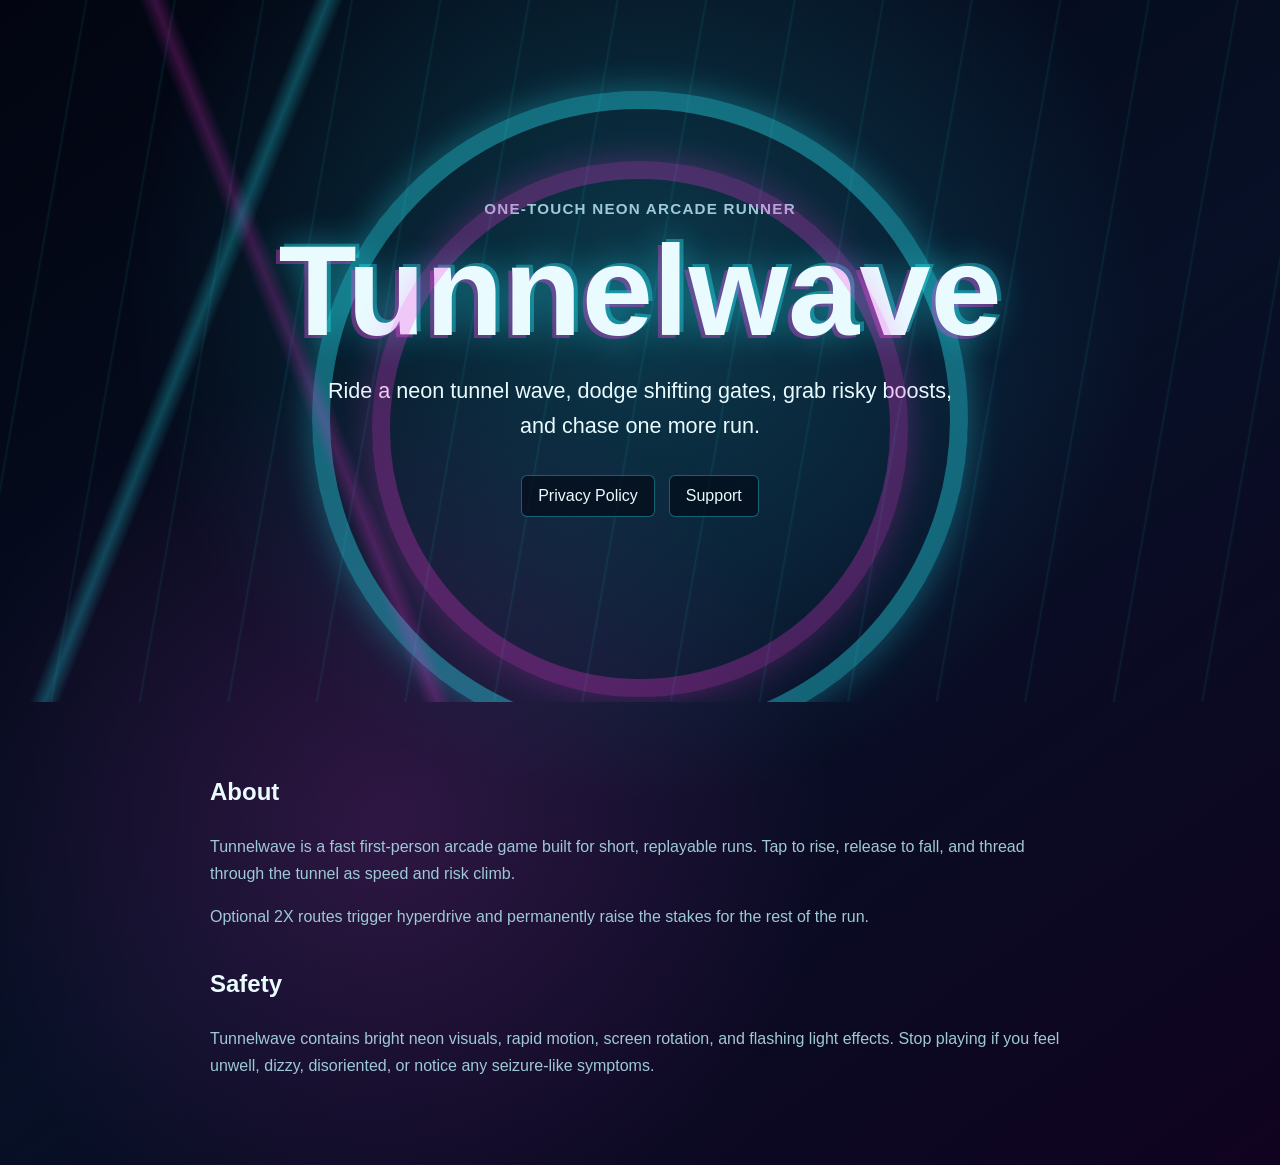
==== index.html @ 3efd4ca4 "Publish Tunnelwave website" ====
<!doctype html>
<html lang="en">
<head>
  <meta charset="utf-8">
  <meta name="viewport" content="width=device-width, initial-scale=1">
  <title>Tunnelwave</title>
  <meta name="description" content="Tunnelwave is a neon one-touch first-person arcade runner.">
  <link rel="stylesheet" href="styles.css">
</head>
<body>
  <main class="page">
    <section class="hero">
      <div class="hero__glow"></div>
      <div class="hero__content">
        <p class="eyebrow">One-touch neon arcade runner</p>
        <h1>Tunnelwave</h1>
        <p class="lede">Ride a neon tunnel wave, dodge shifting gates, grab risky boosts, and chase one more run.</p>
        <div class="links">
          <a href="privacy.html">Privacy Policy</a>
          <a href="support.html">Support</a>
        </div>
      </div>
    </section>

    <section class="content">
      <h2>About</h2>
      <p>Tunnelwave is a fast first-person arcade game built for short, replayable runs. Tap to rise, release to fall, and thread through the tunnel as speed and risk climb.</p>
      <p>Optional 2X routes trigger hyperdrive and permanently raise the stakes for the rest of the run.</p>

      <h2>Safety</h2>
      <p>Tunnelwave contains bright neon visuals, rapid motion, screen rotation, and flashing light effects. Stop playing if you feel unwell, dizzy, disoriented, or notice any seizure-like symptoms.</p>
    </section>
  </main>
</body>
</html>
---- styles.css ----
:root {
  color-scheme: dark;
  --bg: #040714;
  --panel: rgba(9, 18, 34, 0.78);
  --text: #e9fbff;
  --muted: #9ec9d6;
  --cyan: #27f1ff;
  --magenta: #ff39df;
}

* {
  box-sizing: border-box;
}

body {
  margin: 0;
  min-height: 100vh;
  background:
    radial-gradient(circle at 50% 25%, rgba(39, 241, 255, 0.20), transparent 32rem),
    radial-gradient(circle at 30% 70%, rgba(255, 57, 223, 0.16), transparent 28rem),
    linear-gradient(145deg, #020511 0%, #071026 54%, #10031f 100%);
  color: var(--text);
  font-family: Arial, Helvetica, sans-serif;
}

a {
  color: var(--cyan);
  text-decoration: none;
}

a:hover {
  text-decoration: underline;
}

.page {
  min-height: 100vh;
}

.hero {
  position: relative;
  display: grid;
  min-height: 78vh;
  place-items: center;
  overflow: hidden;
  padding: 48px 20px;
}

.hero::before,
.hero::after {
  content: "";
  position: absolute;
  inset: 13% auto auto 50%;
  width: min(58vw, 620px);
  aspect-ratio: 1;
  border: 18px solid rgba(39, 241, 255, 0.36);
  border-radius: 999px;
  transform: translateX(-50%);
  box-shadow: 0 0 34px rgba(39, 241, 255, 0.32);
}

.hero::after {
  inset: 23% auto auto 50%;
  width: min(45vw, 500px);
  border-color: rgba(255, 57, 223, 0.26);
  box-shadow: 0 0 34px rgba(255, 57, 223, 0.24);
}

.hero__glow {
  position: absolute;
  inset: 0;
  background:
    linear-gradient(112deg, transparent 0 20%, rgba(39, 241, 255, 0.34) 21%, transparent 22% 100%),
    linear-gradient(68deg, transparent 0 27%, rgba(255, 57, 223, 0.28) 28%, transparent 29% 100%),
    repeating-linear-gradient(100deg, transparent 0 5.2rem, rgba(39, 241, 255, 0.10) 5.3rem, transparent 5.45rem);
  opacity: 0.76;
}

.hero__content {
  position: relative;
  width: min(760px, 100%);
  text-align: center;
}

.eyebrow {
  color: var(--muted);
  font-size: 0.95rem;
  font-weight: 700;
  letter-spacing: 0.08em;
  text-transform: uppercase;
}

h1 {
  margin: 0;
  color: var(--text);
  font-size: clamp(3.8rem, 10vw, 8rem);
  line-height: 0.92;
  text-shadow:
    -4px 3px 0 rgba(255, 57, 223, 0.35),
    4px -3px 0 rgba(39, 241, 255, 0.35),
    0 0 34px rgba(39, 241, 255, 0.45);
}

.lede {
  width: min(640px, 100%);
  margin: 24px auto 0;
  color: var(--text);
  font-size: clamp(1.08rem, 2.5vw, 1.35rem);
  line-height: 1.6;
}

.links {
  display: flex;
  justify-content: center;
  gap: 14px;
  margin-top: 32px;
  flex-wrap: wrap;
}

.links a,
.topnav a {
  border: 1px solid rgba(39, 241, 255, 0.36);
  background: rgba(3, 12, 24, 0.72);
  padding: 11px 16px;
  border-radius: 6px;
  color: var(--text);
}

.content,
.document {
  width: min(860px, calc(100% - 40px));
  margin: 0 auto;
  padding: 36px 0 70px;
  color: var(--muted);
  line-height: 1.7;
}

.page--narrow {
  padding-top: 28px;
}

.topnav {
  display: flex;
  width: min(860px, calc(100% - 40px));
  margin: 0 auto 28px;
  gap: 12px;
  justify-content: flex-end;
}

.document {
  background: var(--panel);
  border: 1px solid rgba(39, 241, 255, 0.16);
  border-radius: 8px;
  padding: 34px;
}

h2 {
  margin-top: 34px;
  color: var(--text);
}

.updated {
  color: var(--muted);
  font-size: 0.95rem;
}

@media (max-width: 640px) {
  .hero {
    min-height: 72vh;
  }

  .document {
    padding: 24px;
  }
}
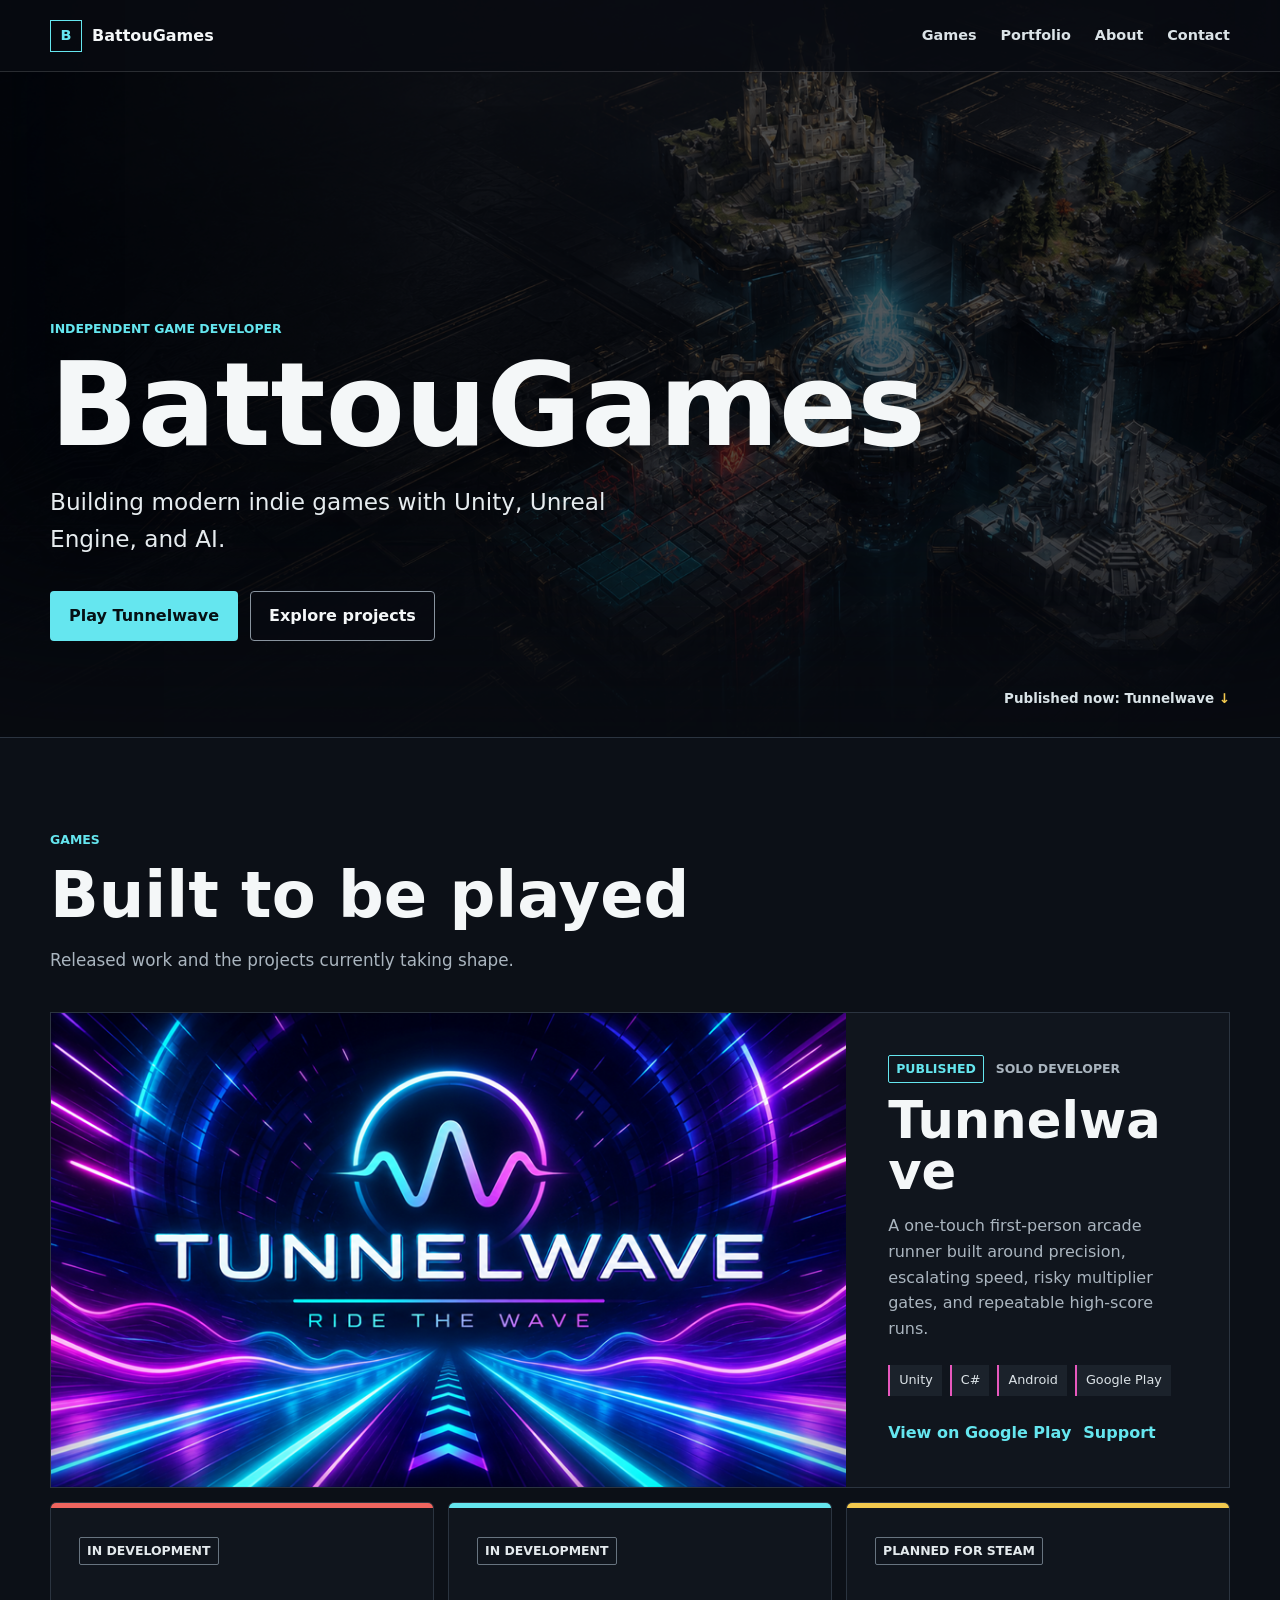
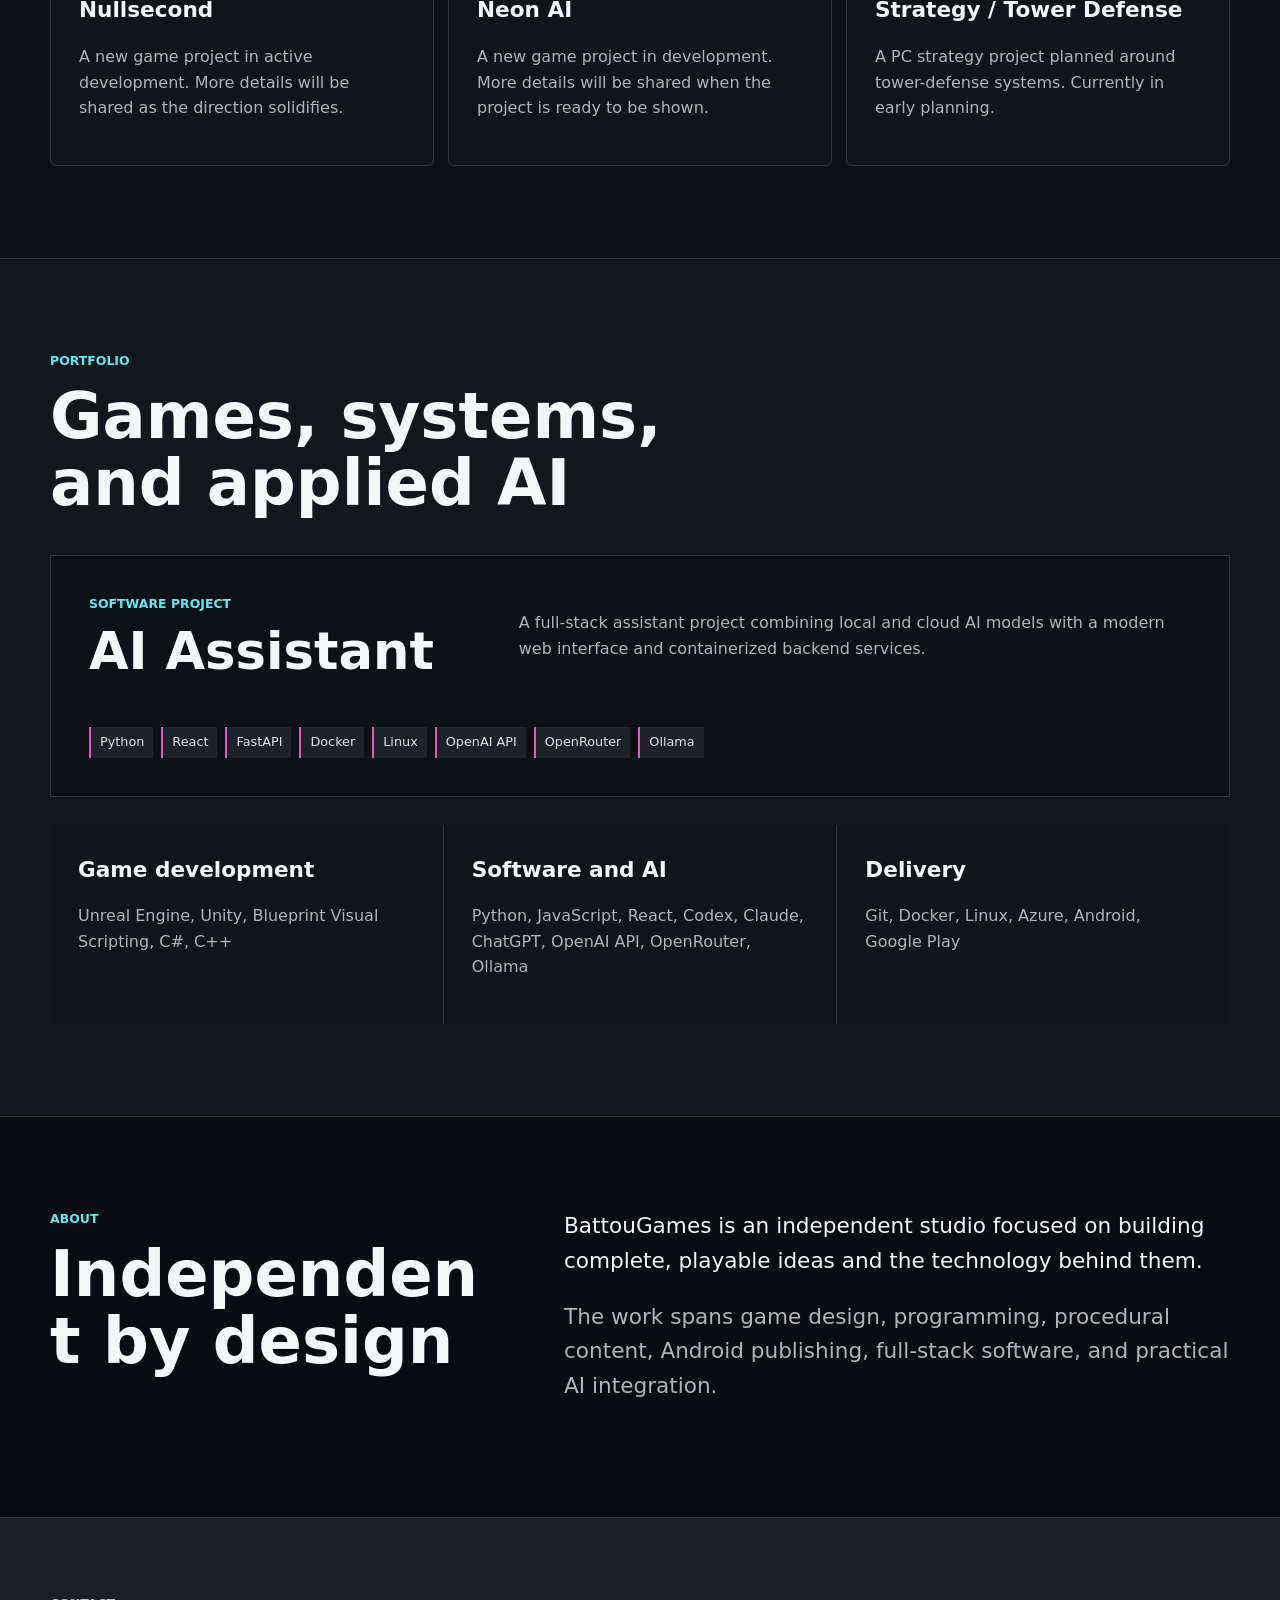
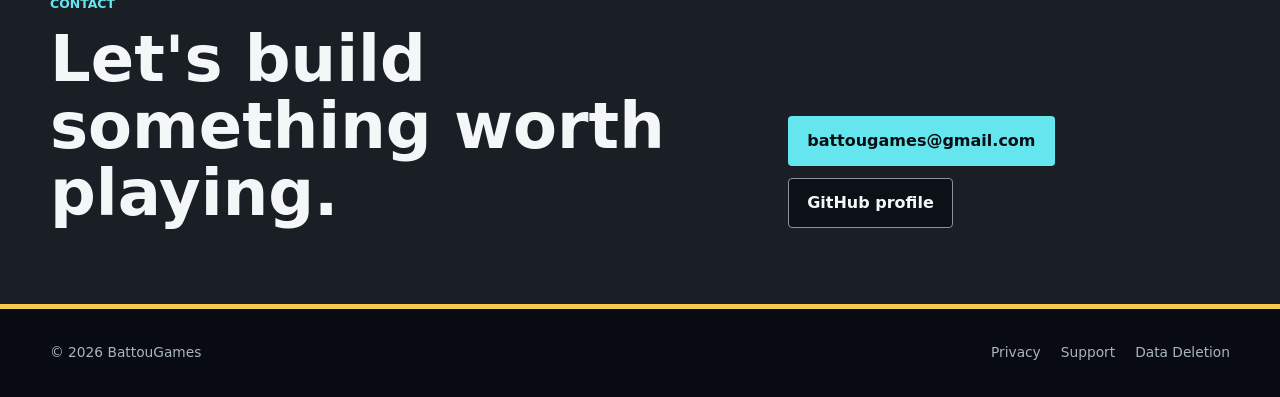
==== commit 4039a965: "Update BattouGames site" ====
--- a/index.html
+++ b/index.html
@@ -3,33 +3,174 @@
 <head>
   <meta charset="utf-8">
   <meta name="viewport" content="width=device-width, initial-scale=1">
-  <title>Tunnelwave</title>
-  <meta name="description" content="Tunnelwave is a neon one-touch first-person arcade runner.">
+  <title>BattouGames | Independent Game Developer</title>
+  <meta name="description" content="BattouGames is an independent game developer building modern games and software with Unity, Unreal Engine, and AI.">
+  <meta name="theme-color" content="#080b11">
+  <link rel="canonical" href="https://battougames.com/">
+  <link rel="icon" type="image/png" href="assets/tunnelwave-icon.png">
+  <meta property="og:type" content="website">
+  <meta property="og:title" content="BattouGames | Independent Game Developer">
+  <meta property="og:description" content="Modern indie games, interactive systems, and AI-assisted software.">
+  <meta property="og:url" content="https://battougames.com/">
+  <meta property="og:image" content="https://battougames.com/assets/battougames-hero.png">
+  <meta name="twitter:card" content="summary_large_image">
   <link rel="stylesheet" href="styles.css">
 </head>
 <body>
-  <main class="page">
-    <section class="hero">
-      <div class="hero__glow"></div>
-      <div class="hero__content">
-        <p class="eyebrow">One-touch neon arcade runner</p>
-        <h1>Tunnelwave</h1>
-        <p class="lede">Ride a neon tunnel wave, dodge shifting gates, grab risky boosts, and chase one more run.</p>
-        <div class="links">
-          <a href="privacy.html">Privacy Policy</a>
-          <a href="support.html">Support</a>
+  <a class="skip-link" href="#main">Skip to content</a>
+
+  <header class="site-header">
+    <a class="brand" href="#home" aria-label="BattouGames home">
+      <span class="brand__mark" aria-hidden="true">B</span>
+      <span>BattouGames</span>
+    </a>
+    <nav class="site-nav" aria-label="Primary navigation">
+      <a href="#games">Games</a>
+      <a href="#portfolio">Portfolio</a>
+      <a href="#about">About</a>
+      <a href="#contact">Contact</a>
+    </nav>
+  </header>
+
+  <main id="main">
+    <section class="studio-hero" id="home">
+      <img class="studio-hero__image" src="assets/battougames-hero.png" alt="" fetchpriority="high">
+      <div class="studio-hero__shade"></div>
+      <div class="studio-hero__content">
+        <p class="eyebrow">Independent game developer</p>
+        <h1>BattouGames</h1>
+        <p class="hero-copy">Building modern indie games with Unity, Unreal Engine, and AI.</p>
+        <div class="actions">
+          <a class="button button--primary" href="https://play.google.com/store/apps/details?id=com.battougames.tunnelwave&amp;pli=1">Play Tunnelwave</a>
+          <a class="button button--secondary" href="#games">Explore projects</a>
         </div>
+      </div>
+      <a class="hero-next" href="#games">Published now: Tunnelwave</a>
+    </section>
+
+    <section class="section section--games" id="games">
+      <div class="section-heading">
+        <p class="eyebrow">Games</p>
+        <h2>Built to be played</h2>
+        <p>Released work and the projects currently taking shape.</p>
+      </div>
+
+      <article class="featured-game">
+        <div class="featured-game__media">
+          <img src="assets/tunnelwave-feature.png" alt="Tunnelwave title inside a neon tunnel" loading="lazy">
+        </div>
+        <div class="featured-game__body">
+          <div class="project-meta">
+            <span class="status status--live">Published</span>
+            <span>Solo developer</span>
+          </div>
+          <h3>Tunnelwave</h3>
+          <p>A one-touch first-person arcade runner built around precision, escalating speed, risky multiplier gates, and repeatable high-score runs.</p>
+          <ul class="fact-list" aria-label="Tunnelwave technologies">
+            <li>Unity</li>
+            <li>C#</li>
+            <li>Android</li>
+            <li>Google Play</li>
+          </ul>
+          <div class="inline-links">
+            <a href="https://play.google.com/store/apps/details?id=com.battougames.tunnelwave&amp;pli=1">View on Google Play</a>
+            <a href="support.html">Support</a>
+          </div>
+        </div>
+      </article>
+
+      <div class="project-grid">
+        <article class="project">
+          <div class="project__signal project__signal--red"></div>
+          <div class="project-meta"><span class="status">In development</span></div>
+          <h3>Nullsecond</h3>
+          <p>A new game project in active development. More details will be shared as the direction solidifies.</p>
+        </article>
+        <article class="project">
+          <div class="project__signal project__signal--cyan"></div>
+          <div class="project-meta"><span class="status">In development</span></div>
+          <h3>Neon AI</h3>
+          <p>A new game project in development. More details will be shared when the project is ready to be shown.</p>
+        </article>
+        <article class="project">
+          <div class="project__signal project__signal--gold"></div>
+          <div class="project-meta"><span class="status">Planned for Steam</span></div>
+          <h3>Strategy / Tower Defense</h3>
+          <p>A PC strategy project planned around tower-defense systems. Currently in early planning.</p>
+        </article>
       </div>
     </section>
 
-    <section class="content">
-      <h2>About</h2>
-      <p>Tunnelwave is a fast first-person arcade game built for short, replayable runs. Tap to rise, release to fall, and thread through the tunnel as speed and risk climb.</p>
-      <p>Optional 2X routes trigger hyperdrive and permanently raise the stakes for the rest of the run.</p>
+    <section class="section section--portfolio" id="portfolio">
+      <div class="section-heading">
+        <p class="eyebrow">Portfolio</p>
+        <h2>Games, systems, and applied AI</h2>
+      </div>
 
-      <h2>Safety</h2>
-      <p>Tunnelwave contains bright neon visuals, rapid motion, screen rotation, and flashing light effects. Stop playing if you feel unwell, dizzy, disoriented, or notice any seizure-like symptoms.</p>
+      <article class="software-project">
+        <div>
+          <p class="project-kicker">Software project</p>
+          <h3>AI Assistant</h3>
+        </div>
+        <p>A full-stack assistant project combining local and cloud AI models with a modern web interface and containerized backend services.</p>
+        <ul class="fact-list" aria-label="AI Assistant technologies">
+          <li>Python</li>
+          <li>React</li>
+          <li>FastAPI</li>
+          <li>Docker</li>
+          <li>Linux</li>
+          <li>OpenAI API</li>
+          <li>OpenRouter</li>
+          <li>Ollama</li>
+        </ul>
+      </article>
+
+      <div class="capability-grid">
+        <section>
+          <h3>Game development</h3>
+          <p>Unreal Engine, Unity, Blueprint Visual Scripting, C#, C++</p>
+        </section>
+        <section>
+          <h3>Software and AI</h3>
+          <p>Python, JavaScript, React, Codex, Claude, ChatGPT, OpenAI API, OpenRouter, Ollama</p>
+        </section>
+        <section>
+          <h3>Delivery</h3>
+          <p>Git, Docker, Linux, Azure, Android, Google Play</p>
+        </section>
+      </div>
+    </section>
+
+    <section class="section section--about" id="about">
+      <div class="section-heading">
+        <p class="eyebrow">About</p>
+        <h2>Independent by design</h2>
+      </div>
+      <div class="about-copy">
+        <p>BattouGames is an independent studio focused on building complete, playable ideas and the technology behind them.</p>
+        <p>The work spans game design, programming, procedural content, Android publishing, full-stack software, and practical AI integration.</p>
+      </div>
+    </section>
+
+    <section class="contact-band" id="contact">
+      <div>
+        <p class="eyebrow">Contact</p>
+        <h2>Let&apos;s build something worth playing.</h2>
+      </div>
+      <div class="contact-actions">
+        <a class="button button--primary" href="mailto:battougames@gmail.com">battougames@gmail.com</a>
+        <a class="button button--secondary" href="https://github.com/battousaisama-dev">GitHub profile</a>
+      </div>
     </section>
   </main>
+
+  <footer class="site-footer">
+    <span>&copy; 2026 BattouGames</span>
+    <nav aria-label="Legal and support">
+      <a href="privacy.html">Privacy</a>
+      <a href="support.html">Support</a>
+      <a href="data-deletion.html">Data Deletion</a>
+    </nav>
+  </footer>
 </body>
 </html>
--- a/styles.css
+++ b/styles.css
@@ -1,174 +1,636 @@
 :root {
   color-scheme: dark;
-  --bg: #040714;
-  --panel: rgba(9, 18, 34, 0.78);
-  --text: #e9fbff;
-  --muted: #9ec9d6;
-  --cyan: #27f1ff;
-  --magenta: #ff39df;
+  --bg: #080b11;
+  --surface: #10151d;
+  --surface-strong: #171d26;
+  --line: #2b3440;
+  --text: #f4f7f8;
+  --muted: #aab5bf;
+  --cyan: #65e6ef;
+  --magenta: #e758bd;
+  --gold: #f3c94e;
+  --red: #ef655f;
+  --content: 1180px;
 }
 
 * {
   box-sizing: border-box;
 }
 
+html {
+  scroll-behavior: smooth;
+}
+
 body {
   margin: 0;
+  min-width: 320px;
   min-height: 100vh;
-  background:
-    radial-gradient(circle at 50% 25%, rgba(39, 241, 255, 0.20), transparent 32rem),
-    radial-gradient(circle at 30% 70%, rgba(255, 57, 223, 0.16), transparent 28rem),
-    linear-gradient(145deg, #020511 0%, #071026 54%, #10031f 100%);
+  background: var(--bg);
   color: var(--text);
-  font-family: Arial, Helvetica, sans-serif;
+  font-family: Inter, ui-sans-serif, system-ui, -apple-system, BlinkMacSystemFont, "Segoe UI", sans-serif;
+  line-height: 1.6;
+}
+
+img {
+  display: block;
+  max-width: 100%;
 }
 
 a {
+  color: inherit;
+  text-decoration: none;
+}
+
+a:focus-visible,
+button:focus-visible {
+  outline: 3px solid var(--gold);
+  outline-offset: 4px;
+}
+
+.skip-link {
+  position: fixed;
+  z-index: 100;
+  top: 10px;
+  left: 10px;
+  padding: 10px 14px;
+  background: var(--text);
+  color: var(--bg);
+  transform: translateY(-160%);
+}
+
+.skip-link:focus {
+  transform: translateY(0);
+}
+
+.site-header {
+  position: absolute;
+  z-index: 10;
+  top: 0;
+  left: 0;
+  display: flex;
+  width: 100%;
+  min-height: 72px;
+  align-items: center;
+  justify-content: space-between;
+  gap: 28px;
+  padding: 0 max(24px, calc((100vw - var(--content)) / 2));
+  border-bottom: 1px solid rgba(255, 255, 255, 0.14);
+  background: rgba(8, 11, 17, 0.78);
+}
+
+.brand {
+  display: inline-flex;
+  align-items: center;
+  gap: 10px;
+  font-weight: 800;
+}
+
+.brand__mark {
+  display: grid;
+  width: 32px;
+  height: 32px;
+  place-items: center;
+  border: 1px solid var(--cyan);
   color: var(--cyan);
-  text-decoration: none;
-}
-
-a:hover {
-  text-decoration: underline;
-}
-
-.page {
-  min-height: 100vh;
-}
-
-.hero {
+  font-size: 0.9rem;
+}
+
+.site-nav {
+  display: flex;
+  align-items: center;
+  gap: 24px;
+  color: #dbe3e7;
+  font-size: 0.9rem;
+  font-weight: 700;
+}
+
+.site-nav a:hover,
+.site-footer a:hover,
+.inline-links a:hover {
+  color: var(--cyan);
+}
+
+.studio-hero {
   position: relative;
-  display: grid;
-  min-height: 78vh;
-  place-items: center;
+  display: flex;
+  min-height: min(82svh, 820px);
+  align-items: flex-end;
   overflow: hidden;
-  padding: 48px 20px;
-}
-
-.hero::before,
-.hero::after {
-  content: "";
-  position: absolute;
-  inset: 13% auto auto 50%;
-  width: min(58vw, 620px);
-  aspect-ratio: 1;
-  border: 18px solid rgba(39, 241, 255, 0.36);
-  border-radius: 999px;
-  transform: translateX(-50%);
-  box-shadow: 0 0 34px rgba(39, 241, 255, 0.32);
-}
-
-.hero::after {
-  inset: 23% auto auto 50%;
-  width: min(45vw, 500px);
-  border-color: rgba(255, 57, 223, 0.26);
-  box-shadow: 0 0 34px rgba(255, 57, 223, 0.24);
-}
-
-.hero__glow {
+  padding: 150px max(24px, calc((100vw - var(--content)) / 2)) 96px;
+  border-bottom: 1px solid var(--line);
+}
+
+.studio-hero__image,
+.studio-hero__shade {
   position: absolute;
   inset: 0;
-  background:
-    linear-gradient(112deg, transparent 0 20%, rgba(39, 241, 255, 0.34) 21%, transparent 22% 100%),
-    linear-gradient(68deg, transparent 0 27%, rgba(255, 57, 223, 0.28) 28%, transparent 29% 100%),
-    repeating-linear-gradient(100deg, transparent 0 5.2rem, rgba(39, 241, 255, 0.10) 5.3rem, transparent 5.45rem);
-  opacity: 0.76;
-}
-
-.hero__content {
+  width: 100%;
+  height: 100%;
+}
+
+.studio-hero__image {
+  object-fit: cover;
+  object-position: center;
+}
+
+.studio-hero__shade {
+  background: rgba(3, 6, 12, 0.67);
+  box-shadow: inset 0 -220px 180px -90px #080b11;
+}
+
+.studio-hero__content {
   position: relative;
-  width: min(760px, 100%);
-  text-align: center;
-}
-
-.eyebrow {
+  z-index: 1;
+  width: min(780px, 100%);
+}
+
+.eyebrow,
+.project-kicker {
+  margin: 0 0 12px;
+  color: var(--cyan);
+  font-size: 0.78rem;
+  font-weight: 800;
+  text-transform: uppercase;
+}
+
+h1,
+h2,
+h3,
+p {
+  overflow-wrap: anywhere;
+}
+
+h1 {
+  max-width: 100%;
+  margin: 0;
+  font-size: clamp(3.4rem, 9vw, 7.4rem);
+  line-height: 0.94;
+  overflow-wrap: normal;
+  word-break: normal;
+}
+
+.hero-copy {
+  width: min(640px, 100%);
+  margin: 24px 0 0;
+  color: #e6ecef;
+  font-size: clamp(1.1rem, 2.2vw, 1.45rem);
+}
+
+.actions,
+.contact-actions,
+.inline-links {
+  display: flex;
+  flex-wrap: wrap;
+  gap: 12px;
+}
+
+.actions {
+  margin-top: 34px;
+}
+
+.button {
+  display: inline-flex;
+  min-height: 46px;
+  align-items: center;
+  justify-content: center;
+  padding: 11px 18px;
+  border: 1px solid transparent;
+  border-radius: 4px;
+  font-weight: 800;
+}
+
+.button--primary {
+  background: var(--cyan);
+  color: #061014;
+}
+
+.button--primary:hover {
+  background: #a0f5f8;
+}
+
+.button--secondary {
+  border-color: #89949f;
+  background: rgba(8, 11, 17, 0.72);
+}
+
+.button--secondary:hover {
+  border-color: var(--text);
+  background: var(--surface);
+}
+
+.hero-next {
+  position: absolute;
+  z-index: 1;
+  right: max(24px, calc((100vw - var(--content)) / 2));
+  bottom: 28px;
+  color: #d9e3e7;
+  font-size: 0.84rem;
+  font-weight: 700;
+}
+
+.hero-next::after {
+  content: " ↓";
+  color: var(--gold);
+}
+
+.section {
+  padding: 92px max(24px, calc((100vw - var(--content)) / 2));
+  border-bottom: 1px solid var(--line);
+}
+
+.section--games {
+  background: #0c1017;
+}
+
+.section--portfolio {
+  background: #12171f;
+}
+
+.section--about {
+  display: grid;
+  grid-template-columns: minmax(0, 0.8fr) minmax(0, 1.2fr);
+  gap: 70px;
+}
+
+.section-heading {
+  width: min(720px, 100%);
+  margin-bottom: 38px;
+}
+
+.section-heading h2,
+.contact-band h2 {
+  margin: 0;
+  font-size: clamp(2rem, 5vw, 4.2rem);
+  line-height: 1.05;
+}
+
+.section-heading > p:last-child {
+  margin: 18px 0 0;
   color: var(--muted);
-  font-size: 0.95rem;
+  font-size: 1.05rem;
+}
+
+.featured-game {
+  display: grid;
+  grid-template-columns: minmax(0, 1.35fr) minmax(320px, 0.65fr);
+  min-height: 420px;
+  border: 1px solid var(--line);
+  background: var(--surface);
+}
+
+.featured-game__media {
+  min-height: 360px;
+  overflow: hidden;
+}
+
+.featured-game__media img {
+  width: 100%;
+  height: 100%;
+  object-fit: cover;
+  object-position: center;
+}
+
+.featured-game__body {
+  align-self: center;
+  padding: 42px;
+}
+
+.featured-game h3,
+.software-project h3 {
+  margin: 12px 0 16px;
+  font-size: clamp(2rem, 4vw, 3.2rem);
+  line-height: 1;
+}
+
+.featured-game p,
+.project p,
+.software-project > p,
+.about-copy {
+  color: var(--muted);
+}
+
+.project-meta {
+  display: flex;
+  flex-wrap: wrap;
+  align-items: center;
+  gap: 12px;
+  color: var(--muted);
+  font-size: 0.78rem;
   font-weight: 700;
-  letter-spacing: 0.08em;
   text-transform: uppercase;
 }
 
-h1 {
+.status {
+  padding: 3px 7px;
+  border: 1px solid #687480;
+  border-radius: 2px;
+  color: #e4eaed;
+}
+
+.status--live {
+  border-color: var(--cyan);
+  color: var(--cyan);
+}
+
+.fact-list {
+  display: flex;
+  flex-wrap: wrap;
+  gap: 8px;
+  margin: 24px 0;
+  padding: 0;
+  list-style: none;
+}
+
+.fact-list li {
+  padding: 5px 9px;
+  border-left: 2px solid var(--magenta);
+  background: #1b222b;
+  color: #dce3e7;
+  font-size: 0.8rem;
+}
+
+.inline-links {
+  margin-top: 24px;
+  color: var(--cyan);
+  font-weight: 800;
+}
+
+.project-grid {
+  display: grid;
+  grid-template-columns: repeat(3, minmax(0, 1fr));
+  gap: 14px;
+  margin-top: 14px;
+}
+
+.project {
+  position: relative;
+  min-height: 250px;
+  padding: 34px 28px 28px;
+  overflow: hidden;
+  border: 1px solid var(--line);
+  border-radius: 6px;
+  background: var(--surface);
+}
+
+.project__signal {
+  position: absolute;
+  top: 0;
+  left: 0;
+  width: 100%;
+  height: 5px;
+}
+
+.project__signal--red {
+  background: var(--red);
+}
+
+.project__signal--cyan {
+  background: var(--cyan);
+}
+
+.project__signal--gold {
+  background: var(--gold);
+}
+
+.project h3,
+.capability-grid h3 {
+  margin: 28px 0 10px;
+  font-size: 1.35rem;
+}
+
+.software-project {
+  display: grid;
+  grid-template-columns: minmax(220px, 0.55fr) minmax(280px, 1fr);
+  gap: 34px 60px;
+  padding: 38px;
+  border: 1px solid var(--line);
+  background: #0c1118;
+}
+
+.software-project .fact-list {
+  grid-column: 1 / -1;
+  margin: 0;
+}
+
+.capability-grid {
+  display: grid;
+  grid-template-columns: repeat(3, minmax(0, 1fr));
+  gap: 1px;
+  margin-top: 28px;
+  background: var(--line);
+}
+
+.capability-grid section {
+  min-height: 190px;
+  padding: 28px;
+  background: var(--surface);
+}
+
+.capability-grid h3 {
+  margin-top: 0;
+}
+
+.capability-grid p {
+  color: var(--muted);
+}
+
+.about-copy {
+  max-width: 680px;
+  font-size: clamp(1.1rem, 2.2vw, 1.35rem);
+}
+
+.about-copy p:first-child {
+  margin-top: 0;
+  color: var(--text);
+}
+
+.contact-band {
+  display: flex;
+  align-items: flex-end;
+  justify-content: space-between;
+  gap: 40px;
+  padding: 76px max(24px, calc((100vw - var(--content)) / 2));
+  border-bottom: 5px solid var(--gold);
+  background: #1a1f26;
+}
+
+.contact-band h2 {
+  max-width: 700px;
+}
+
+.site-footer {
+  display: flex;
+  min-height: 88px;
+  align-items: center;
+  justify-content: space-between;
+  gap: 20px;
+  padding: 24px max(24px, calc((100vw - var(--content)) / 2));
+  color: var(--muted);
+  font-size: 0.86rem;
+}
+
+.site-footer nav {
+  display: flex;
+  gap: 20px;
+}
+
+.page--narrow {
+  min-height: 100vh;
+  padding: 36px 24px 70px;
+  background: #0c1017;
+}
+
+.topnav {
+  display: flex;
+  width: min(900px, 100%);
+  margin: 0 auto 24px;
+  align-items: center;
+  justify-content: space-between;
+  gap: 16px;
+}
+
+.topnav__links {
+  display: flex;
+  flex-wrap: wrap;
+  gap: 18px;
+  color: var(--muted);
+  font-size: 0.9rem;
+  font-weight: 700;
+}
+
+.topnav__links a:hover {
+  color: var(--cyan);
+}
+
+.document {
+  width: min(900px, 100%);
+  margin: 0 auto;
+  padding: clamp(26px, 5vw, 54px);
+  border: 1px solid var(--line);
+  border-radius: 6px;
+  background: var(--surface);
+  color: var(--muted);
+}
+
+.document h1 {
   margin: 0;
   color: var(--text);
-  font-size: clamp(3.8rem, 10vw, 8rem);
-  line-height: 0.92;
-  text-shadow:
-    -4px 3px 0 rgba(255, 57, 223, 0.35),
-    4px -3px 0 rgba(39, 241, 255, 0.35),
-    0 0 34px rgba(39, 241, 255, 0.45);
-}
-
-.lede {
-  width: min(640px, 100%);
-  margin: 24px auto 0;
+  font-size: clamp(2.3rem, 8vw, 4.7rem);
+  line-height: 1;
+}
+
+.document h2 {
+  margin: 34px 0 10px;
   color: var(--text);
-  font-size: clamp(1.08rem, 2.5vw, 1.35rem);
-  line-height: 1.6;
-}
-
-.links {
-  display: flex;
-  justify-content: center;
-  gap: 14px;
-  margin-top: 32px;
-  flex-wrap: wrap;
-}
-
-.links a,
-.topnav a {
-  border: 1px solid rgba(39, 241, 255, 0.36);
-  background: rgba(3, 12, 24, 0.72);
-  padding: 11px 16px;
-  border-radius: 6px;
-  color: var(--text);
-}
-
-.content,
-.document {
-  width: min(860px, calc(100% - 40px));
-  margin: 0 auto;
-  padding: 36px 0 70px;
-  color: var(--muted);
-  line-height: 1.7;
-}
-
-.page--narrow {
-  padding-top: 28px;
-}
-
-.topnav {
-  display: flex;
-  width: min(860px, calc(100% - 40px));
-  margin: 0 auto 28px;
-  gap: 12px;
-  justify-content: flex-end;
-}
-
-.document {
-  background: var(--panel);
-  border: 1px solid rgba(39, 241, 255, 0.16);
-  border-radius: 8px;
-  padding: 34px;
-}
-
-h2 {
-  margin-top: 34px;
-  color: var(--text);
+  font-size: 1.35rem;
+}
+
+.document a {
+  color: var(--cyan);
+  text-decoration: underline;
+  text-underline-offset: 3px;
 }
 
 .updated {
-  color: var(--muted);
-  font-size: 0.95rem;
-}
-
-@media (max-width: 640px) {
-  .hero {
-    min-height: 72vh;
-  }
-
-  .document {
-    padding: 24px;
-  }
-}
+  color: #83909a;
+  font-size: 0.9rem;
+}
+
+@media (max-width: 900px) {
+  .site-header {
+    position: relative;
+    flex-direction: column;
+    align-items: flex-start;
+    padding-top: 18px;
+    padding-bottom: 18px;
+  }
+
+  .site-nav {
+    width: 100%;
+    gap: 18px;
+    overflow-x: auto;
+  }
+
+  .studio-hero {
+    min-height: 690px;
+    padding-top: 110px;
+  }
+
+  .featured-game,
+  .software-project,
+  .section--about {
+    grid-template-columns: 1fr;
+  }
+
+  .featured-game__body {
+    padding: 32px;
+  }
+
+  .project-grid,
+  .capability-grid {
+    grid-template-columns: 1fr;
+  }
+
+  .software-project .fact-list {
+    grid-column: auto;
+  }
+
+  .contact-band {
+    align-items: flex-start;
+    flex-direction: column;
+  }
+}
+
+@media (max-width: 560px) {
+  .site-nav {
+    font-size: 0.82rem;
+  }
+
+  .studio-hero {
+    min-height: 620px;
+    padding-bottom: 88px;
+  }
+
+  .studio-hero h1 {
+    font-size: clamp(2.7rem, 12.2vw, 3.05rem);
+  }
+
+  .studio-hero__image {
+    object-position: 57% center;
+  }
+
+  .hero-next {
+    right: 24px;
+    left: 24px;
+  }
+
+  .section {
+    padding-top: 68px;
+    padding-bottom: 68px;
+  }
+
+  .featured-game__media {
+    min-height: 220px;
+  }
+
+  .featured-game__body,
+  .software-project,
+  .project {
+    padding: 26px 22px;
+  }
+
+  .contact-actions,
+  .contact-actions .button {
+    width: 100%;
+  }
+
+  .site-footer {
+    align-items: flex-start;
+    flex-direction: column;
+  }
+
+  .topnav {
+    align-items: flex-start;
+    flex-direction: column;
+  }
+}
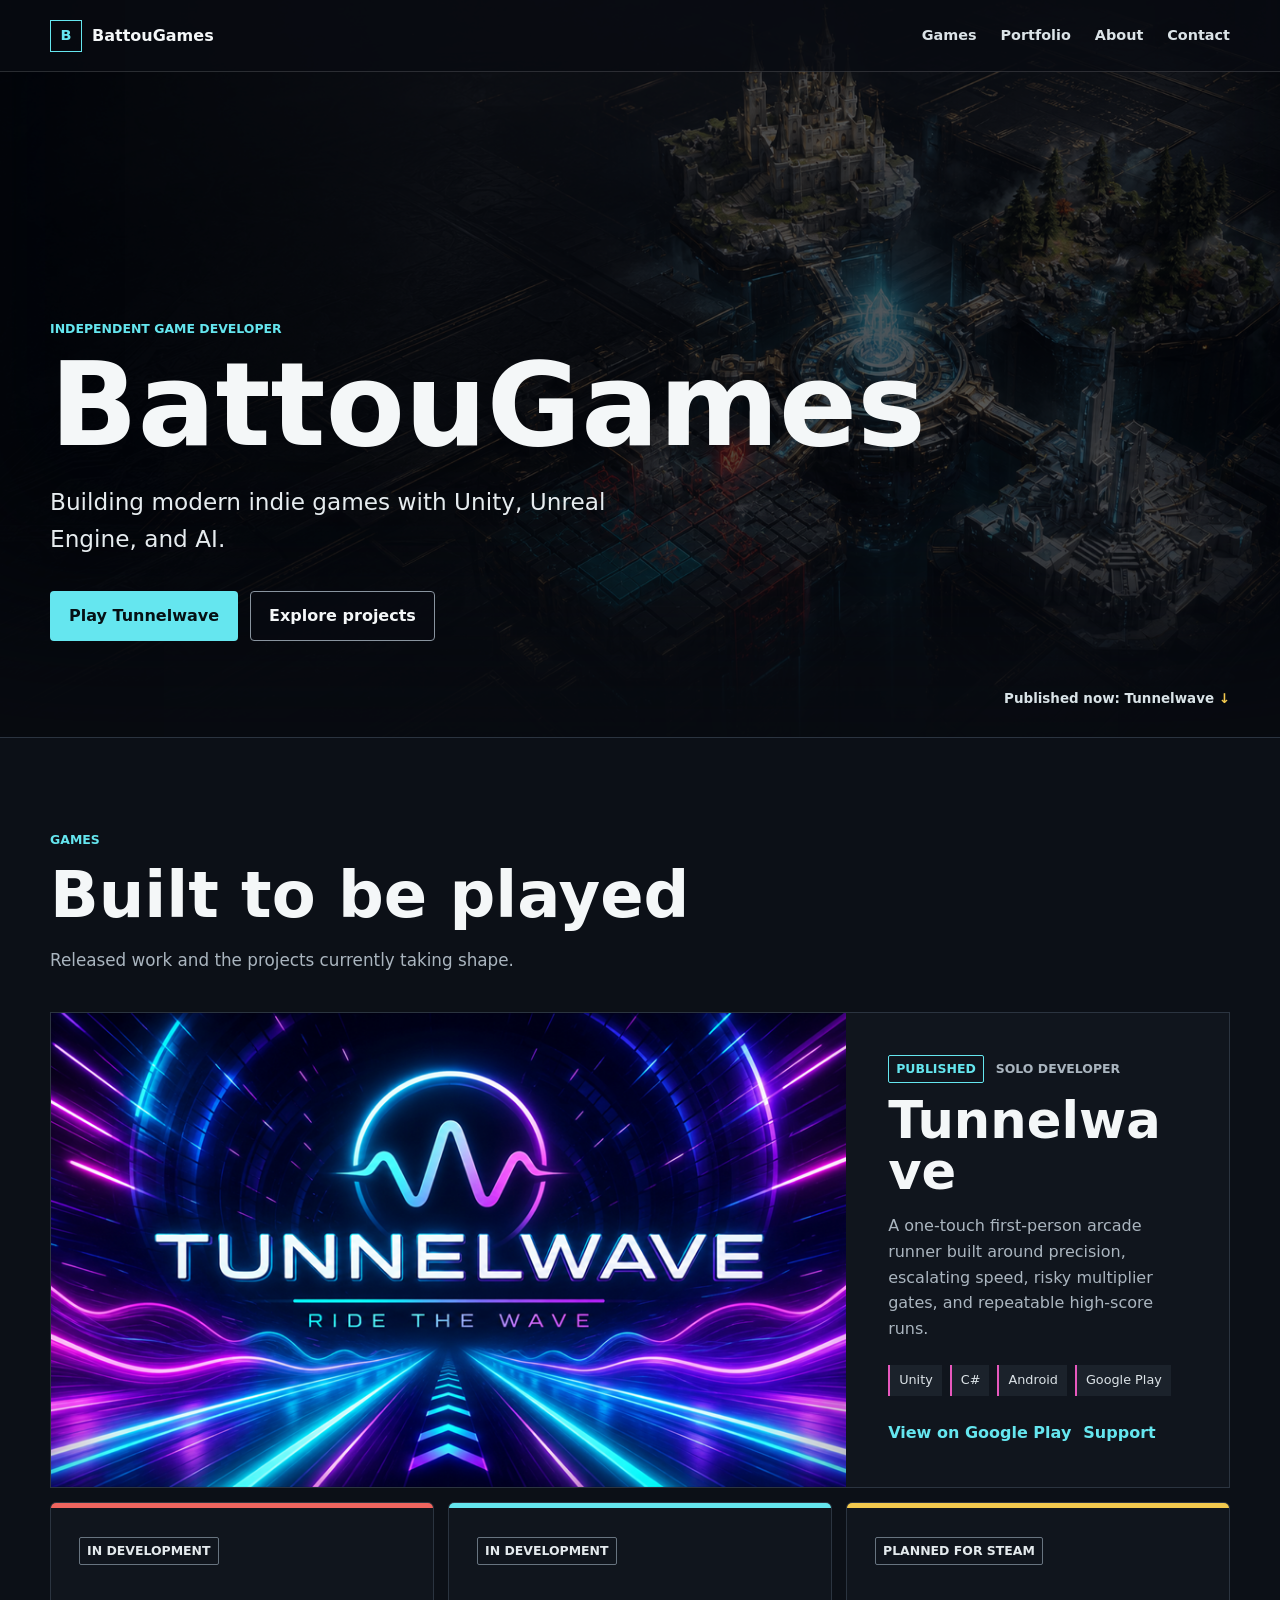
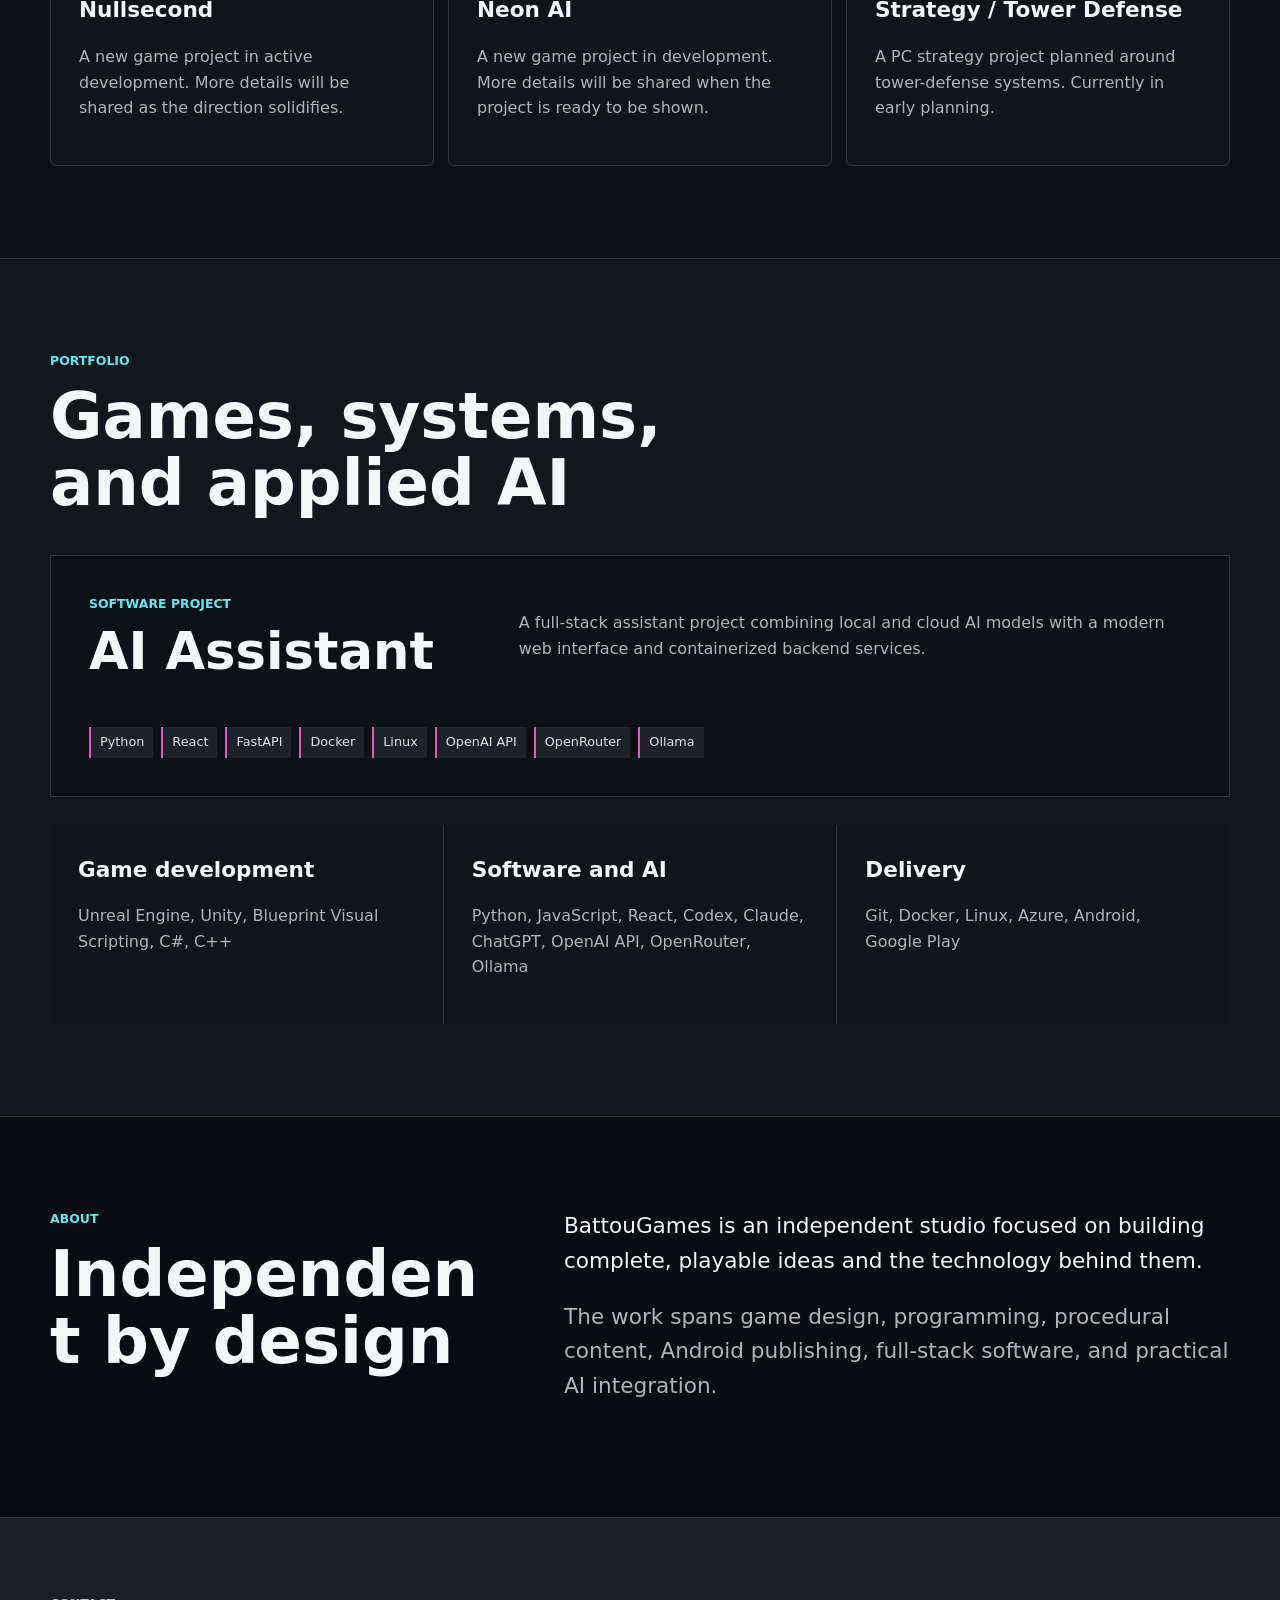
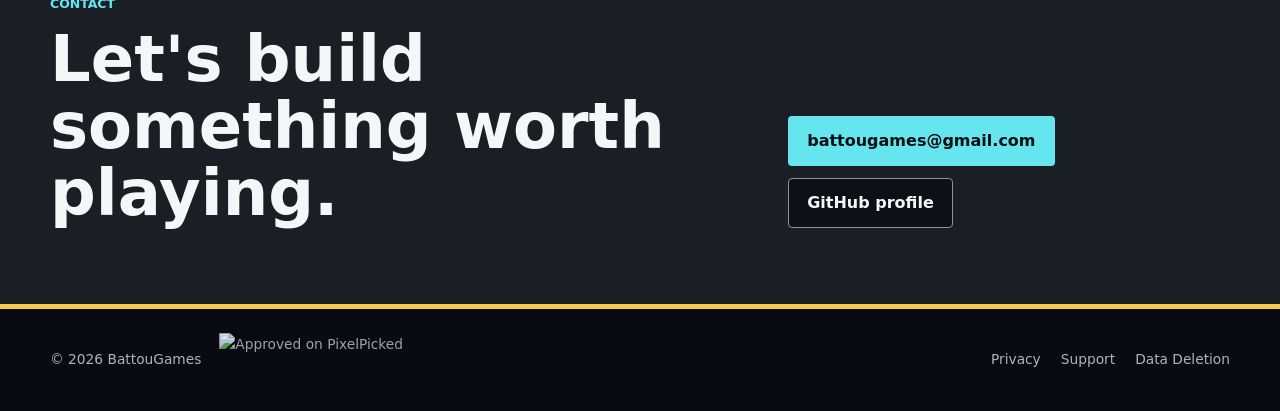
==== commit cd5e1889: "Update Tunnelwave version gate and badge" ====
--- a/index.html
+++ b/index.html
@@ -165,7 +165,12 @@
   </main>
 
   <footer class="site-footer">
-    <span>&copy; 2026 BattouGames</span>
+    <div class="footer-branding">
+      <span>&copy; 2026 BattouGames</span>
+      <a class="pixelpicked-badge" href="https://pixelpicked.com/game/1RwrkQPbE8u/tunnelwave-neon-runner/" target="_blank" rel="noopener">
+        <img src="https://api.pixelpicked.com/api/badges/1RwrkQPbE8u/live.png" width="250" height="54" alt="Approved on PixelPicked">
+      </a>
+    </div>
     <nav aria-label="Legal and support">
       <a href="privacy.html">Privacy</a>
       <a href="support.html">Support</a>
--- a/styles.css
+++ b/styles.css
@@ -469,6 +469,28 @@
   font-size: 0.86rem;
 }
 
+.footer-branding {
+  display: flex;
+  align-items: center;
+  flex-wrap: wrap;
+  gap: 18px;
+}
+
+.pixelpicked-badge {
+  display: inline-flex;
+  align-items: center;
+  opacity: 0.9;
+}
+
+.pixelpicked-badge:hover {
+  opacity: 1;
+}
+
+.pixelpicked-badge img {
+  width: 250px;
+  height: 54px;
+}
+
 .site-footer nav {
   display: flex;
   gap: 20px;
